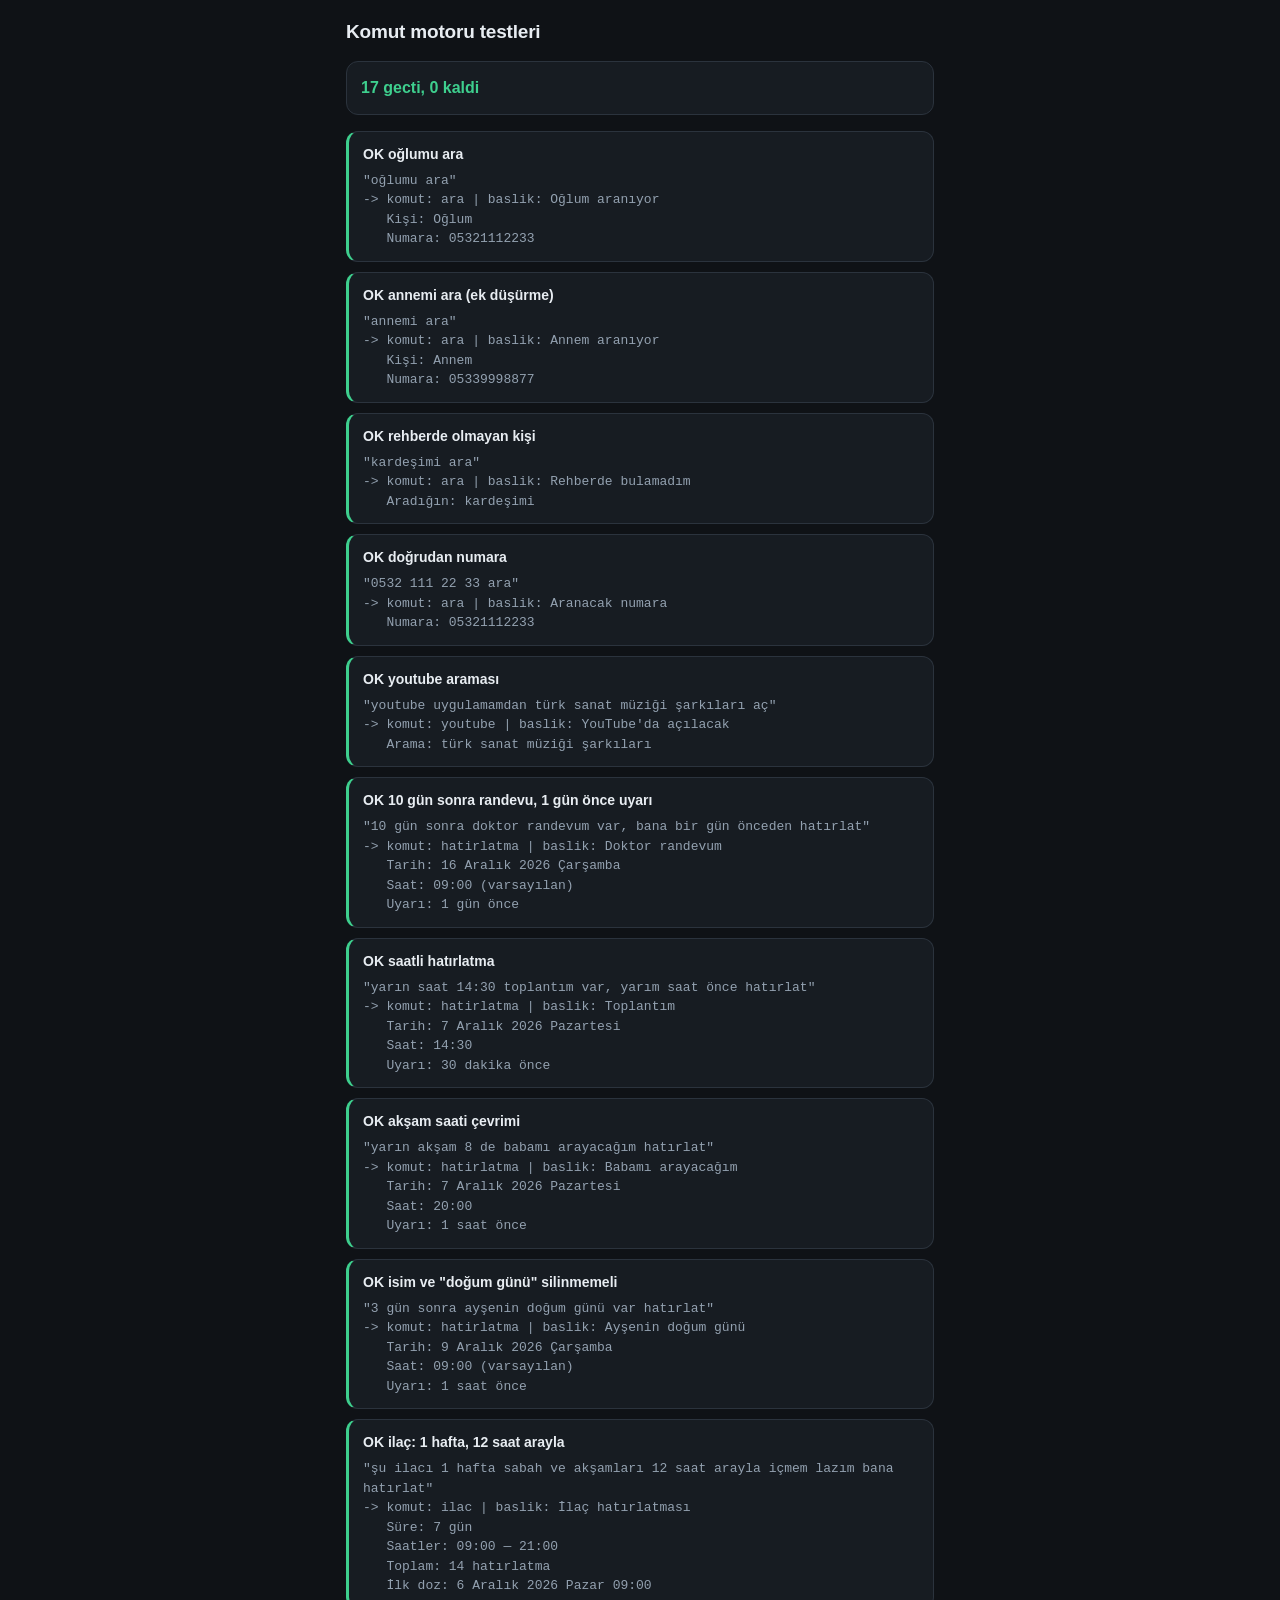
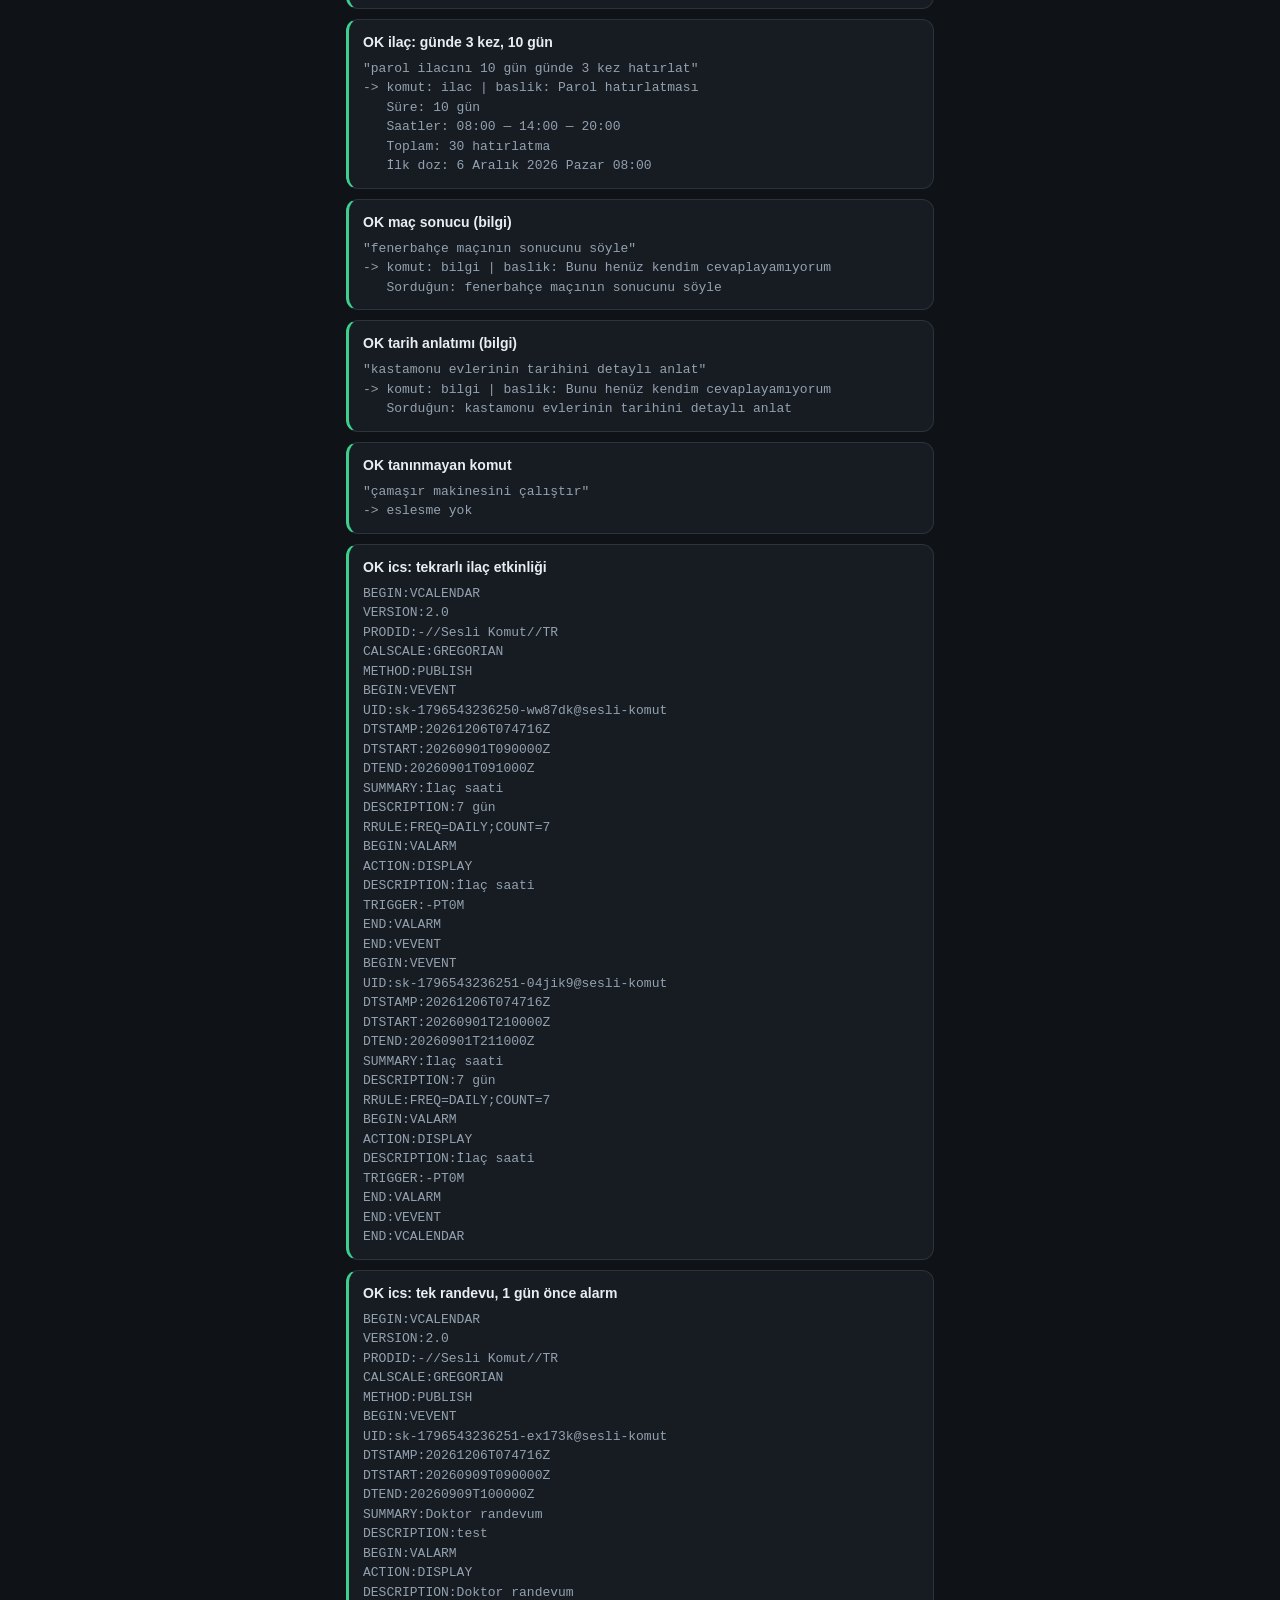
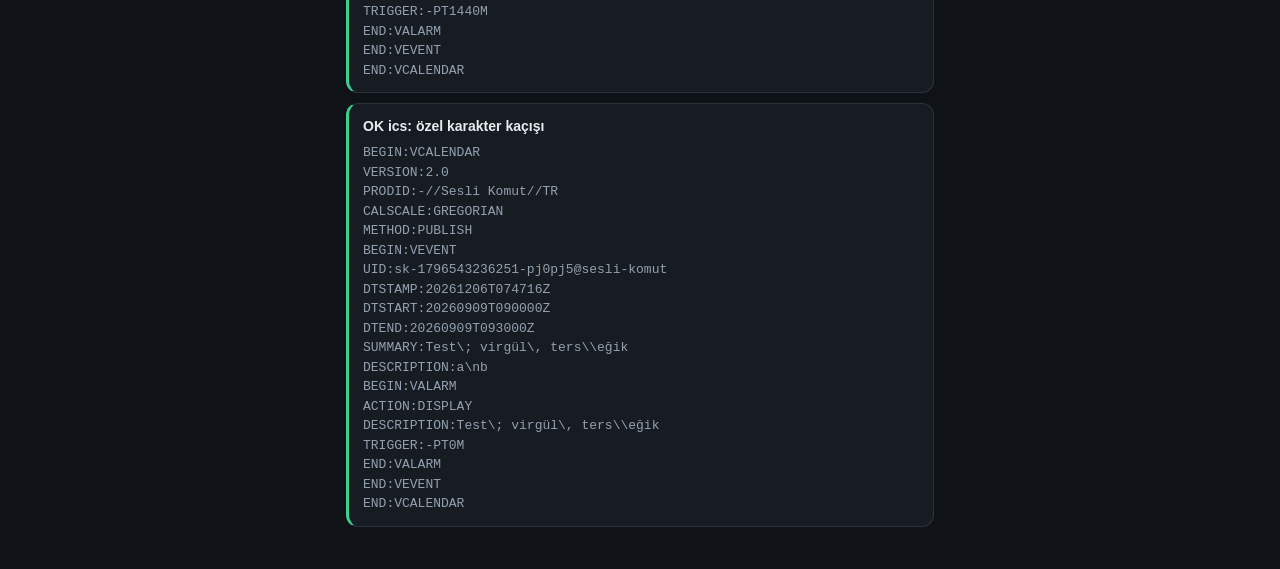
==== test.html @ 93198429 "Add files via upload" ====
<!doctype html>
<html lang="tr">
<head>
  <meta charset="utf-8">
  <title>Komut motoru testleri</title>
  <link rel="stylesheet" href="css/style.css">
  <style>
    .t { background:#171c22; border:1px solid #2b333d; border-left:3px solid #3ecf8e;
         border-radius:12px; padding:12px 14px; margin-bottom:10px; font-size:14px; }
    .t.kotu { border-left-color:#ef5f5f; }
    .t b { display:block; margin-bottom:6px; }
    .t pre { margin:6px 0 0; white-space:pre-wrap; color:#93a1b0; font-size:13px; }
    #ozet { font-size:16px; font-weight:600; padding:14px; border-radius:12px;
            background:#171c22; border:1px solid #2b333d; margin-bottom:16px; }
  </style>
</head>
<body>
  <header class="ust"><h1>Komut motoru testleri</h1></header>
  <div id="ozet">çalışıyor…</div>
  <div id="sonuc"></div>

  <script src="js/nlp.js"></script>
  <script src="js/actions.js"></script>
  <script src="js/commands.js"></script>
  <script>
  (function () {
    // Sahte bağlam: gerçek rehber yerine sabit bir liste
    var eklenenIsim = null;
    var kaydedilenIstek = [];
    var sahteRehber = [
      { isim: 'oğlum', numara: '05321112233' },
      { isim: 'annem', numara: '05339998877' }
    ];
    var ctx = {
      rehberBul: function (isim) {
        for (var i = 0; i < sahteRehber.length; i++) {
          if (SK.nlp.isimEslesir(isim, sahteRehber[i].isim)) return sahteRehber[i];
        }
        return null;
      },
      rehberEkleFormu: function (isim) { eklenenIsim = isim; },
      istekKaydet: function (m, t) { kaydedilenIstek.push([m, t]); }
    };

    var gecti = 0, kaldi = 0;
    var kutu = document.getElementById('sonuc');

    function dene(baslik, metin, kontrol) {
      var kart = SK.komutlar.calistir(metin, ctx);
      var hata = null;
      try {
        hata = kontrol(kart);
      } catch (e) {
        hata = 'istisna: ' + e.message;
      }
      var d = document.createElement('div');
      d.className = 't' + (hata ? ' kotu' : '');
      var b = document.createElement('b');
      b.textContent = (hata ? 'X ' : 'OK ') + baslik;
      d.appendChild(b);
      var pre = document.createElement('pre');
      var ozet = '"' + metin + '"\n';
      if (kart) {
        ozet += '-> komut: ' + kart.komutId + ' | baslik: ' + kart.baslik + '\n';
        (kart.satirlar || []).forEach(function (s) { ozet += '   ' + s.etiket + ': ' + s.deger + '\n'; });
      } else {
        ozet += '-> eslesme yok\n';
      }
      if (hata) ozet += 'BEKLENEN SAGLANMADI: ' + hata;
      pre.textContent = ozet;
      d.appendChild(pre);
      kutu.appendChild(d);
      if (hata) kaldi++; else gecti++;
    }

    function satir(kart, etiket) {
      var s = (kart.satirlar || []).filter(function (x) { return x.etiket === etiket; })[0];
      return s ? s.deger : null;
    }

    var bugun = SK.nlp.gunBasi(new Date());
    var on = SK.nlp.gunEkle(bugun, 10);

    // a) Kişi arama
    dene('oğlumu ara', 'oğlumu ara', function (k) {
      if (!k || k.komutId !== 'ara') return 'ara komutu beklendi';
      if (satir(k, 'Numara') !== '05321112233') return 'numara yanlis';
      return null;
    });

    dene('annemi ara (ek düşürme)', 'annemi ara', function (k) {
      if (!k || k.komutId !== 'ara') return 'ara komutu beklendi';
      if (satir(k, 'Numara') !== '05339998877') return 'numara yanlis';
      return null;
    });

    dene('rehberde olmayan kişi', 'kardeşimi ara', function (k) {
      if (!k || k.komutId !== 'ara') return 'ara komutu beklendi';
      if (!k.uyari) return 'uyari karti beklendi';
      return null;
    });

    dene('doğrudan numara', '0532 111 22 33 ara', function (k) {
      if (!k || k.komutId !== 'ara') return 'ara komutu beklendi';
      if (satir(k, 'Numara') !== '05321112233') return 'numara temizlenmedi';
      return null;
    });

    // d) YouTube
    dene('youtube araması', 'youtube uygulamamdan türk sanat müziği şarkıları aç', function (k) {
      if (!k || k.komutId !== 'youtube') return 'youtube komutu beklendi';
      var q = satir(k, 'Arama');
      if (q !== 'türk sanat müziği şarkıları') return 'sorgu yanlis cikti: "' + q + '"';
      return null;
    });

    // e) Tek seferlik hatırlatma
    dene('10 gün sonra randevu, 1 gün önce uyarı',
         '10 gün sonra doktor randevum var, bana bir gün önceden hatırlat', function (k) {
      if (!k || k.komutId !== 'hatirlatma') return 'hatirlatma komutu beklendi';
      if (satir(k, 'Tarih') !== SK.nlp.tarihYaz(on)) return 'tarih 10 gun sonrasi olmali';
      if (satir(k, 'Uyarı') !== '1 gün önce') return 'uyari payi 1 gun olmali (10 gun degil)';
      if (k.baslik.indexOf('randevu') === -1) return 'baslik randevu icermeli: ' + k.baslik;
      return null;
    });

    dene('saatli hatırlatma', 'yarın saat 14:30 toplantım var, yarım saat önce hatırlat', function (k) {
      if (!k || k.komutId !== 'hatirlatma') return 'hatirlatma komutu beklendi';
      if (satir(k, 'Saat') !== '14:30') return 'saat yanlis';
      if (satir(k, 'Uyarı') !== '30 dakika önce') return 'uyari payi yanlis';
      if (k.baslik !== 'Toplantım') return 'baslik temiz olmali, gelen: "' + k.baslik + '"';
      return null;
    });

    dene('akşam saati çevrimi', 'yarın akşam 8 de babamı arayacağım hatırlat', function (k) {
      if (!k || k.komutId !== 'hatirlatma') return 'hatirlatma komutu beklendi';
      if (satir(k, 'Saat') !== '20:00') return 'aksam 8 -> 20:00 olmali, gelen: ' + satir(k, 'Saat');
      if (k.baslik !== 'Babamı arayacağım') return 'baslik: "' + k.baslik + '"';
      return null;
    });

    dene('isim ve "doğum günü" silinmemeli', '3 gün sonra ayşenin doğum günü var hatırlat', function (k) {
      if (!k || k.komutId !== 'hatirlatma') return 'hatirlatma komutu beklendi';
      if (k.baslik !== 'Ayşenin doğum günü') return 'baslik: "' + k.baslik + '"';
      return null;
    });

    // f) İlaç / tekrarlı
    dene('ilaç: 1 hafta, 12 saat arayla',
         'şu ilacı 1 hafta sabah ve akşamları 12 saat arayla içmem lazım bana hatırlat', function (k) {
      if (!k || k.komutId !== 'ilac') return 'ilac komutu beklendi';
      if (satir(k, 'Süre') !== '7 gün') return 'sure 7 gun olmali';
      if (satir(k, 'Saatler') !== '09:00 — 21:00') return 'saatler yanlis: ' + satir(k, 'Saatler');
      if (satir(k, 'Toplam') !== '14 hatırlatma') return 'toplam yanlis';
      return null;
    });

    dene('ilaç: günde 3 kez, 10 gün', 'parol ilacını 10 gün günde 3 kez hatırlat', function (k) {
      if (!k || k.komutId !== 'ilac') return 'ilac komutu beklendi';
      if (satir(k, 'Süre') !== '10 gün') return 'sure yanlis: ' + satir(k, 'Süre');
      if (k.baslik.toLowerCase().indexOf('parol') === -1) return 'ilac adi yakalanmali: ' + k.baslik;
      // Gece yarısı dozu olmamalı: aralık verilmediyse dozlar gündüze yayılmalı
      if (satir(k, 'Saatler') !== '08:00 — 14:00 — 20:00') return 'saatler gunduze yayilmali, gelen: ' + satir(k, 'Saatler');
      return null;
    });

    // b, c) Bilgi soruları — henüz cevaplanmıyor ama tanınmalı
    dene('maç sonucu (bilgi)', 'fenerbahçe maçının sonucunu söyle', function (k) {
      if (!k || k.komutId !== 'bilgi') return 'bilgi komutu beklendi';
      return null;
    });

    dene('tarih anlatımı (bilgi)', 'kastamonu evlerinin tarihini detaylı anlat', function (k) {
      if (!k || k.komutId !== 'bilgi') return 'bilgi komutu beklendi';
      return null;
    });

    // Tanınmayan
    dene('tanınmayan komut', 'çamaşır makinesini çalıştır', function (k) {
      if (k) return 'eslesme olmamaliydi, gelen: ' + k.komutId;
      return null;
    });

    // --- Takvim dosyası (.ics) ---
    // Hatırlatmalar telefona bu dosyayla ulaşıyor; biçimi bozuksa Takvim reddeder.
    function icsDene(baslik, etkinlikler, kontrol) {
      var ics = SK.actions.icsUret(etkinlikler);
      var hata = null;
      try { hata = kontrol(ics); } catch (e) { hata = 'istisna: ' + e.message; }
      var d = document.createElement('div');
      d.className = 't' + (hata ? ' kotu' : '');
      var b = document.createElement('b');
      b.textContent = (hata ? 'X ' : 'OK ') + baslik;
      d.appendChild(b);
      var pre = document.createElement('pre');
      pre.textContent = (hata ? 'BEKLENEN SAGLANMADI: ' + hata + '\n\n' : '') + ics;
      d.appendChild(pre);
      kutu.appendChild(d);
      if (hata) kaldi++; else gecti++;
    }

    icsDene('ics: tekrarlı ilaç etkinliği', [
      { baslik: 'İlaç saati', aciklama: '7 gün', baslangic: new Date(2026, 8, 1, 9, 0, 0),
        dakika: 10, uyariDakika: 0, tekrarGun: 7 },
      { baslik: 'İlaç saati', aciklama: '7 gün', baslangic: new Date(2026, 8, 1, 21, 0, 0),
        dakika: 10, uyariDakika: 0, tekrarGun: 7 }
    ], function (ics) {
      if (ics.indexOf('BEGIN:VCALENDAR') !== 0) return 'VCALENDAR ile baslamali';
      if (ics.indexOf('END:VCALENDAR') === -1) return 'VCALENDAR kapanmamis';
      if ((ics.match(/BEGIN:VEVENT/g) || []).length !== 2) return '2 etkinlik olmali';
      if ((ics.match(/END:VEVENT/g) || []).length !== 2) return 'etkinlikler kapanmamis';
      if ((ics.match(/RRULE:FREQ=DAILY;COUNT=7/g) || []).length !== 2) return 'RRULE eksik';
      if ((ics.match(/BEGIN:VALARM/g) || []).length !== 2) return 'alarm eksik';
      if (!/DTSTART:\d{8}T\d{6}Z/.test(ics)) return 'DTSTART bicimi bozuk';
      if (ics.indexOf('\r\n') === -1) return 'satir sonlari CRLF olmali';
      return null;
    });

    icsDene('ics: tek randevu, 1 gün önce alarm', [
      { baslik: 'Doktor randevum', aciklama: 'test', baslangic: new Date(2026, 8, 9, 9, 0, 0),
        dakika: 60, uyariDakika: 1440 }
    ], function (ics) {
      if ((ics.match(/BEGIN:VEVENT/g) || []).length !== 1) return '1 etkinlik olmali';
      if (ics.indexOf('TRIGGER:-PT1440M') === -1) return '1 gun onceki alarm eksik';
      if (ics.indexOf('RRULE') !== -1) return 'tek seferlik etkinlikte RRULE olmamali';
      if (ics.indexOf('SUMMARY:Doktor randevum') === -1) return 'baslik eksik';
      return null;
    });

    icsDene('ics: özel karakter kaçışı', [
      { baslik: 'Test; virgül, ters\\eğik', aciklama: 'a\nb', baslangic: new Date(2026, 8, 9, 9, 0, 0),
        dakika: 30, uyariDakika: 0 }
    ], function (ics) {
      if (ics.indexOf('SUMMARY:Test\\; virgül\\, ters\\\\eğik') === -1) return 'kacis yapilmamis';
      if (ics.indexOf('DESCRIPTION:a\\nb') === -1) return 'satir sonu kacisi yapilmamis';
      return null;
    });

    var ozet = document.getElementById('ozet');
    ozet.textContent = gecti + ' gecti, ' + kaldi + ' kaldi';
    ozet.style.color = kaldi ? '#ef5f5f' : '#3ecf8e';
    document.title = 'SONUC: ' + gecti + ' gecti, ' + kaldi + ' kaldi';
  })();
  </script>
</body>
</html>
---- css/style.css ----
/* Mobil öncelikli. Telefonda tam ekran uygulama gibi durması hedeflendi;
   masaüstünde ortalanmış dar bir sütun olarak açılır. */

:root {
  --zemin: #0f1216;
  --yuzey: #171c22;
  --yuzey-2: #1f262e;
  --cizgi: #2b333d;
  --metin: #e8edf2;
  --soluk: #93a1b0;
  --vurgu: #3d8bfd;
  --vurgu-koyu: #2b6fd4;
  --uyari: #f0a33c;
  --hata: #ef5f5f;
  --yaricap: 14px;
}

* { box-sizing: border-box; }

html, body {
  margin: 0;
  padding: 0;
  background: var(--zemin);
  color: var(--metin);
  font-family: -apple-system, BlinkMacSystemFont, "Segoe UI", Roboto, sans-serif;
  font-size: 16px;
  line-height: 1.5;
  -webkit-text-size-adjust: 100%;
}

body {
  max-width: 620px;
  margin: 0 auto;
  padding: 0 16px calc(32px + env(safe-area-inset-bottom));
  min-height: 100vh;
}

/* --- Üst başlık --- */

.ust {
  display: flex;
  align-items: center;
  justify-content: space-between;
  gap: 12px;
  padding: calc(18px + env(safe-area-inset-top)) 0 14px;
}

.ust h1 {
  font-size: 19px;
  font-weight: 600;
  letter-spacing: -0.01em;
  margin: 0;
}

.rozet {
  font-size: 12px;
  color: var(--soluk);
  background: var(--yuzey);
  border: 1px solid var(--cizgi);
  border-radius: 999px;
  padding: 4px 10px;
  white-space: nowrap;
}

/* --- Sekmeler --- */

.sekmeler {
  display: flex;
  gap: 6px;
  background: var(--yuzey);
  border: 1px solid var(--cizgi);
  border-radius: var(--yaricap);
  padding: 5px;
  margin-bottom: 22px;
}

.sekmeler button {
  flex: 1;
  appearance: none;
  border: 0;
  background: transparent;
  color: var(--soluk);
  font: inherit;
  font-size: 14px;
  font-weight: 500;
  padding: 9px 6px;
  border-radius: 10px;
  cursor: pointer;
  transition: background 0.15s, color 0.15s;
}

.sekmeler button.etkin {
  background: var(--yuzey-2);
  color: var(--metin);
}

/* --- Mikrofon --- */

.mikrofon-alani {
  text-align: center;
  padding: 8px 0 24px;
}

#mikrofon {
  width: 96px;
  height: 96px;
  border-radius: 50%;
  border: 0;
  background: var(--vurgu);
  color: #fff;
  cursor: pointer;
  display: inline-flex;
  align-items: center;
  justify-content: center;
  box-shadow: 0 8px 28px rgba(61, 139, 253, 0.32);
  transition: transform 0.12s, background 0.2s, box-shadow 0.2s;
  -webkit-tap-highlight-color: transparent;
}

#mikrofon:active { transform: scale(0.95); }

#mikrofon:disabled {
  background: var(--yuzey-2);
  color: var(--soluk);
  box-shadow: none;
  cursor: not-allowed;
}

#mikrofon.dinliyor {
  background: var(--hata);
  box-shadow: 0 0 0 0 rgba(239, 95, 95, 0.55);
  animation: nabiz 1.4s infinite;
}

@keyframes nabiz {
  0%   { box-shadow: 0 0 0 0 rgba(239, 95, 95, 0.5); }
  70%  { box-shadow: 0 0 0 22px rgba(239, 95, 95, 0); }
  100% { box-shadow: 0 0 0 0 rgba(239, 95, 95, 0); }
}

@media (prefers-reduced-motion: reduce) {
  #mikrofon.dinliyor { animation: none; }
}

.durum {
  margin: 16px 0 0;
  font-size: 14px;
  color: var(--soluk);
}

.durum.aktif { color: var(--vurgu); }
.durum.hata  { color: var(--uyari); }

.duyulan {
  margin: 12px auto 0;
  max-width: 460px;
  font-size: 17px;
  color: var(--metin);
  background: var(--yuzey);
  border: 1px solid var(--cizgi);
  border-radius: var(--yaricap);
  padding: 12px 14px;
}

/* --- Sonuç kartı --- */

.kart {
  background: var(--yuzey);
  border: 1px solid var(--cizgi);
  border-left: 3px solid var(--vurgu);
  border-radius: var(--yaricap);
  padding: 16px 16px 18px;
  margin-bottom: 24px;
}

.kart.uyari { border-left-color: var(--uyari); }

.kart h2 {
  margin: 0 0 12px;
  font-size: 17px;
  font-weight: 600;
}

.kart dl {
  margin: 0;
  display: grid;
  grid-template-columns: minmax(70px, auto) 1fr;
  gap: 6px 14px;
  font-size: 14px;
}

.kart dt { color: var(--soluk); }
.kart dd { margin: 0; }

.kart .aciklama {
  margin: 14px 0 0;
  font-size: 13px;
  line-height: 1.55;
  color: var(--soluk);
}

.aksiyonlar {
  display: flex;
  flex-wrap: wrap;
  gap: 10px;
  margin-top: 16px;
}

.aksiyon {
  appearance: none;
  display: inline-flex;
  align-items: center;
  justify-content: center;
  border: 1px solid var(--cizgi);
  background: var(--yuzey-2);
  color: var(--metin);
  text-decoration: none;
  font: inherit;
  font-size: 15px;
  font-weight: 500;
  padding: 11px 18px;
  border-radius: 11px;
  cursor: pointer;
}

.aksiyon.birincil {
  background: var(--vurgu);
  border-color: var(--vurgu);
  color: #fff;
}

.aksiyon.birincil:active { background: var(--vurgu-koyu); }

/* --- Yazarak deneme --- */

.yazi-alani { margin-bottom: 26px; }

.yazi-alani label,
.baslik-kucuk {
  display: block;
  font-size: 12px;
  text-transform: uppercase;
  letter-spacing: 0.06em;
  color: var(--soluk);
  margin-bottom: 8px;
}

.yazi-satir { display: flex; gap: 8px; }

input[type="text"],
input[type="tel"] {
  flex: 1;
  min-width: 0;
  background: var(--yuzey);
  border: 1px solid var(--cizgi);
  border-radius: 11px;
  color: var(--metin);
  font: inherit;
  font-size: 16px; /* iOS'ta 16px altı odaklanınca sayfayı yakınlaştırır */
  padding: 11px 13px;
}

input::placeholder { color: #63707d; }

input:focus {
  outline: none;
  border-color: var(--vurgu);
}

#yazi-gonder,
#rehber-kaydet {
  appearance: none;
  border: 1px solid var(--cizgi);
  background: var(--yuzey-2);
  color: var(--metin);
  font: inherit;
  font-size: 15px;
  font-weight: 500;
  padding: 11px 16px;
  border-radius: 11px;
  cursor: pointer;
  white-space: nowrap;
}

/* --- Örnek komutlar --- */

.ornekler { margin-bottom: 20px; }

.ornek {
  display: block;
  width: 100%;
  text-align: left;
  appearance: none;
  background: var(--yuzey);
  border: 1px solid var(--cizgi);
  border-radius: 11px;
  color: var(--soluk);
  font: inherit;
  font-size: 14px;
  padding: 11px 13px;
  margin-bottom: 8px;
  cursor: pointer;
}

.ornek:active { background: var(--yuzey-2); color: var(--metin); }

/* --- Ortak açıklama --- */

.aciklama {
  font-size: 13px;
  line-height: 1.6;
  color: var(--soluk);
  background: var(--yuzey);
  border: 1px solid var(--cizgi);
  border-radius: var(--yaricap);
  padding: 13px 15px;
  margin: 0 0 18px;
}

.aciklama strong { color: var(--metin); font-weight: 600; }

/* --- Rehber --- */

.form {
  display: flex;
  flex-wrap: wrap;
  gap: 8px;
  margin-bottom: 20px;
}

.form input { flex: 1 1 140px; }

.rehber-satir {
  display: flex;
  align-items: center;
  justify-content: space-between;
  gap: 12px;
  background: var(--yuzey);
  border: 1px solid var(--cizgi);
  border-radius: 11px;
  padding: 12px 14px;
  margin-bottom: 8px;
}

.rehber-bilgi { display: flex; flex-direction: column; min-width: 0; }
.rehber-bilgi strong { font-size: 15px; font-weight: 600; }
.rehber-bilgi span { font-size: 13px; color: var(--soluk); }

.sil {
  appearance: none;
  border: 1px solid var(--cizgi);
  background: transparent;
  color: var(--soluk);
  font: inherit;
  font-size: 13px;
  padding: 7px 12px;
  border-radius: 9px;
  cursor: pointer;
  flex-shrink: 0;
}

.sil:active { color: var(--hata); border-color: var(--hata); }

.bos { font-size: 14px; color: var(--soluk); line-height: 1.6; }

/* --- Kayıtlar --- */

.ozet { font-size: 13px; color: var(--soluk); margin: 0 0 12px; }

.kayit-satir {
  display: flex;
  align-items: center;
  justify-content: space-between;
  gap: 12px;
  background: var(--yuzey);
  border: 1px solid var(--cizgi);
  border-radius: 11px;
  padding: 11px 13px;
  margin-bottom: 7px;
  font-size: 14px;
}

.kayit-satir.eksik { border-color: rgba(239, 95, 95, 0.45); }

.kayit-metin { min-width: 0; overflow-wrap: anywhere; }

.kayit-etiket {
  font-size: 11px;
  color: var(--soluk);
  background: var(--yuzey-2);
  border-radius: 999px;
  padding: 3px 9px;
  white-space: nowrap;
  flex-shrink: 0;
}

.kayit-satir.eksik .kayit-etiket { color: var(--hata); }
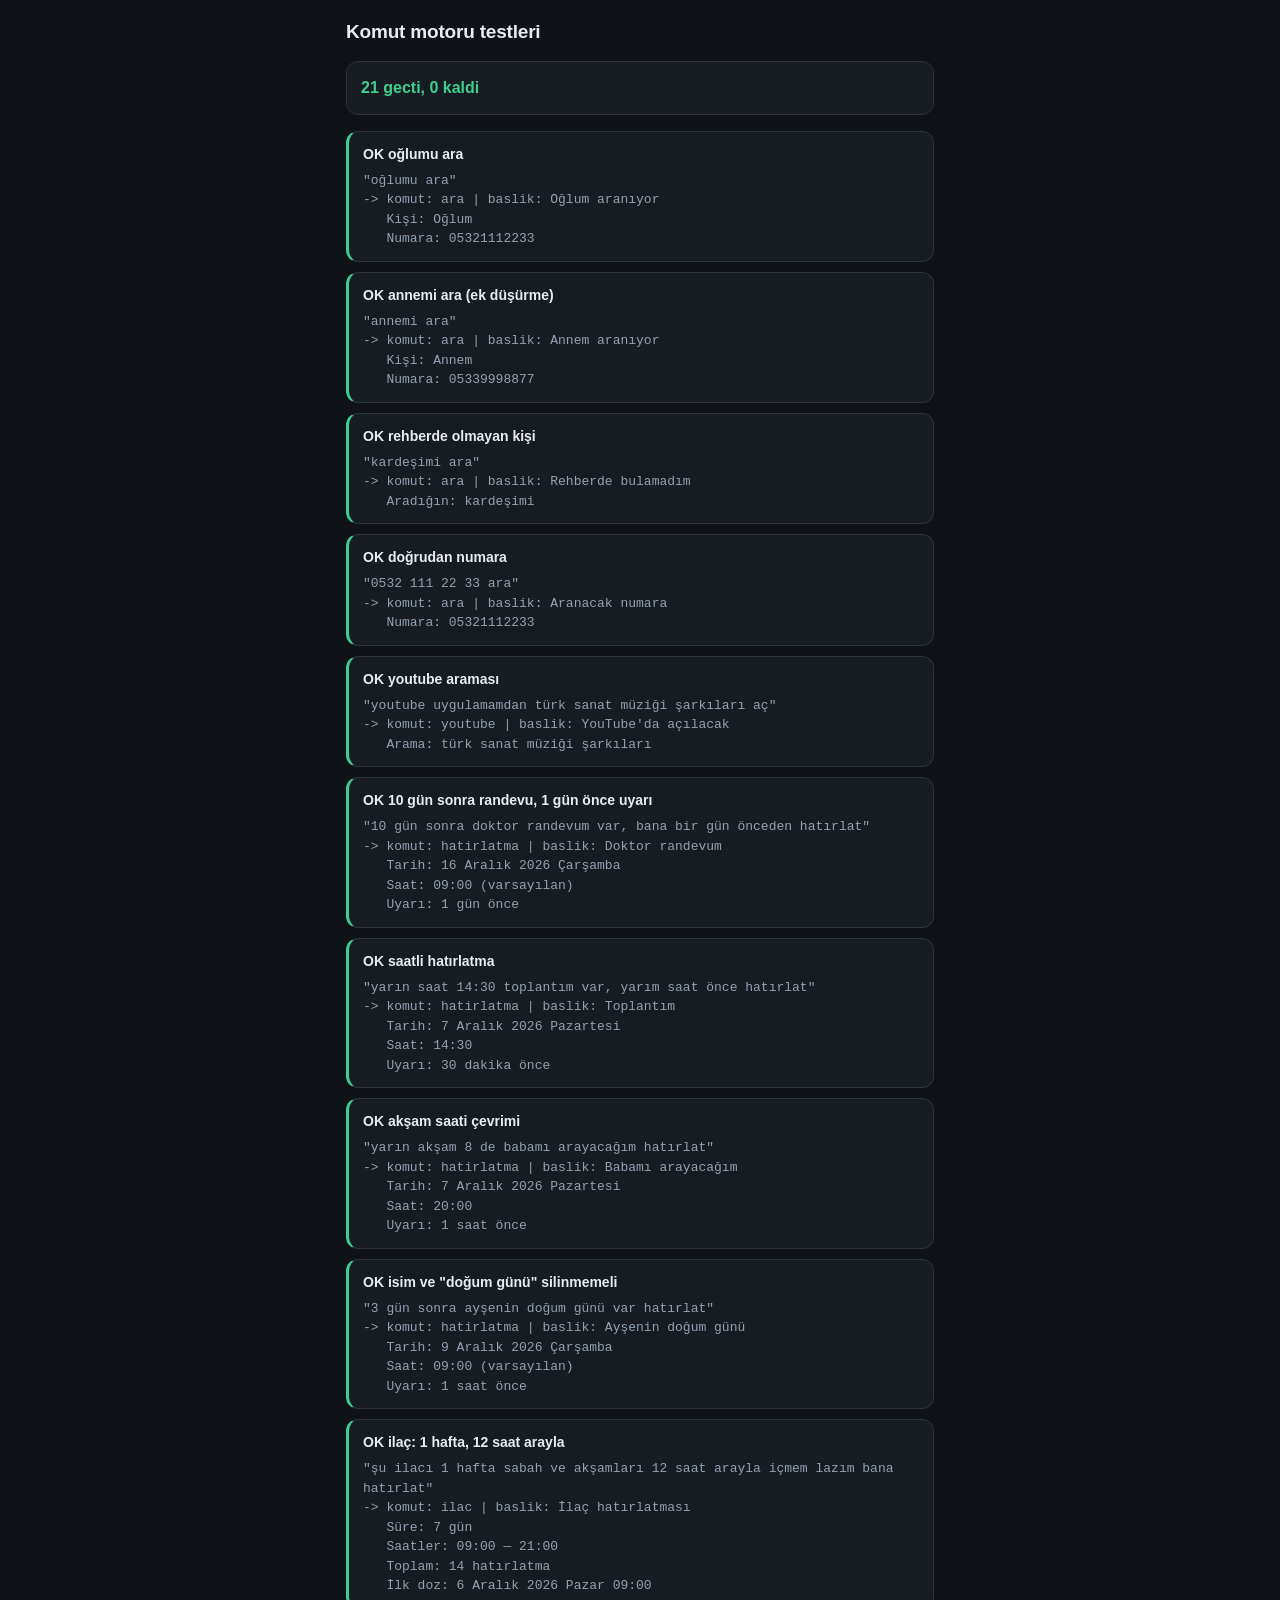
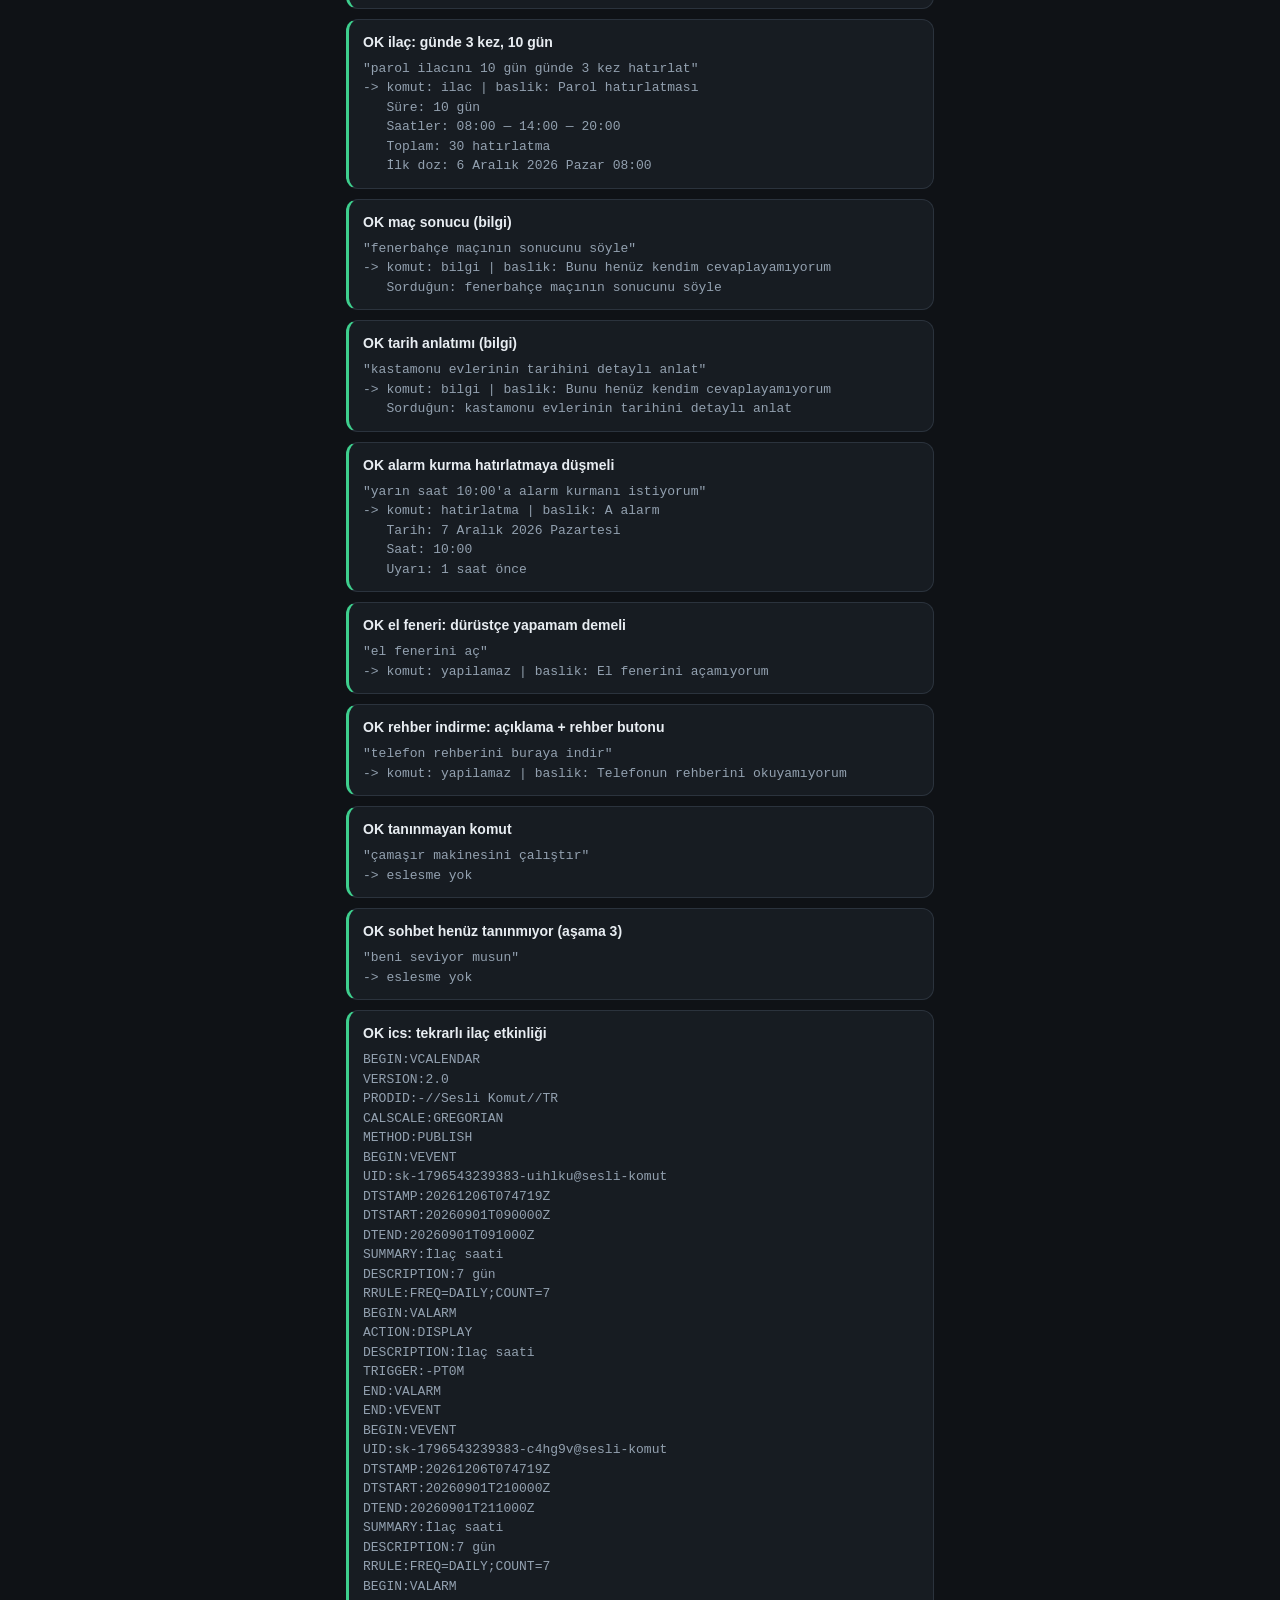
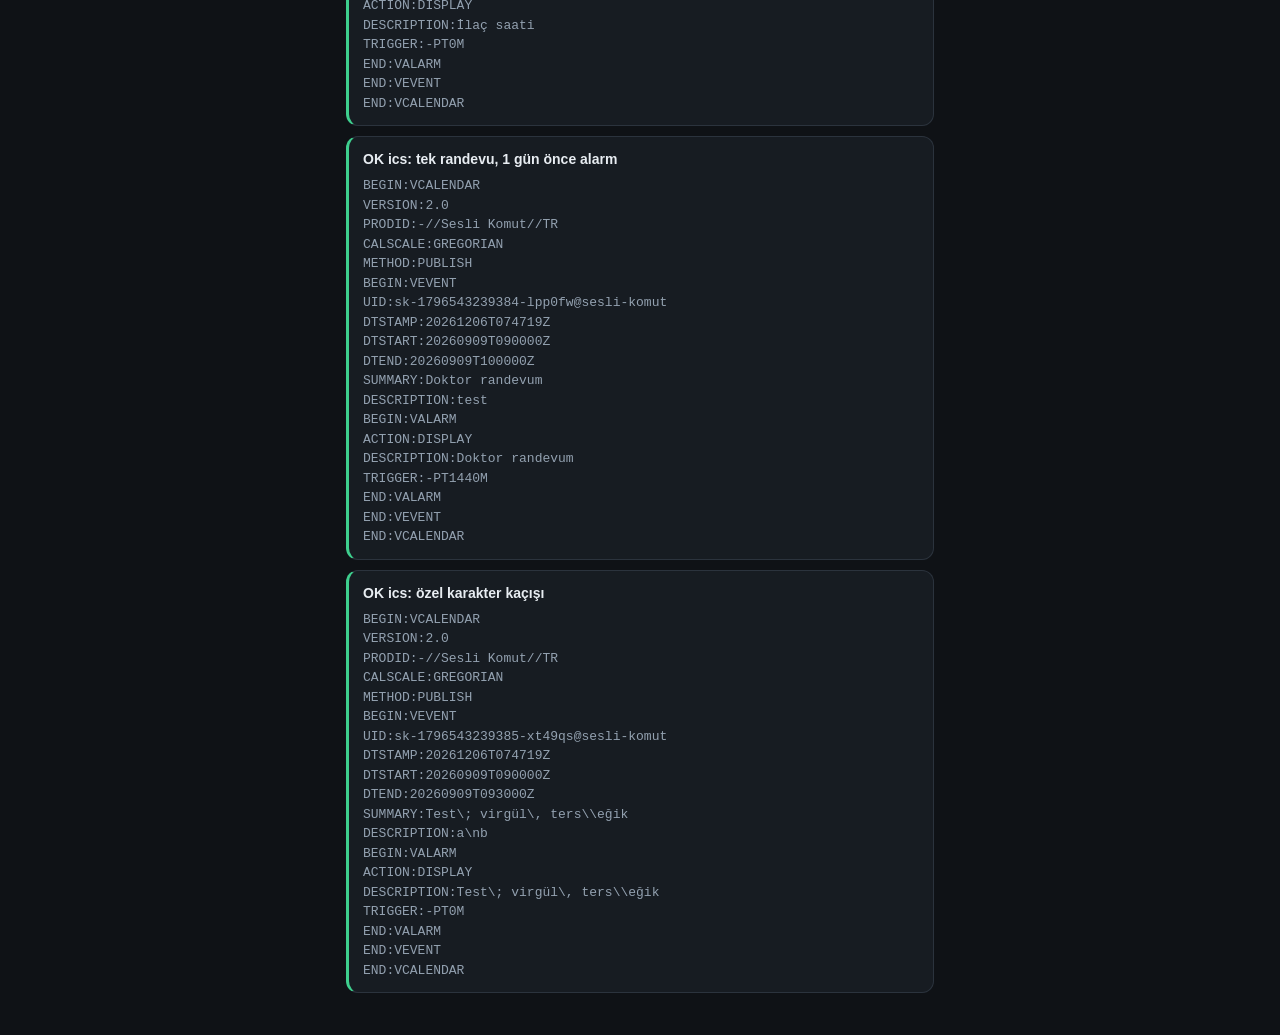
==== commit 50b9fd78: "Kayitlardan cikan dort duzeltme - Bilgi sorulari Kayitlar'a iki kez dusuyordu (biri yanlislikla anla" ====
--- a/test.html
+++ b/test.html
@@ -175,8 +175,34 @@
       return null;
     });
 
+    // g) Gerçek kullanımdan gelen boşluklar (31 Ağustos 2026 kayıtları)
+    dene('alarm kurma hatırlatmaya düşmeli',
+         'yarın saat 10:00\'a alarm kurmanı istiyorum', function (k) {
+      if (!k || k.komutId !== 'hatirlatma') return 'hatirlatma komutu beklendi';
+      if (satir(k, 'Saat') !== '10:00') return 'saat yanlis: ' + satir(k, 'Saat');
+      return null;
+    });
+
+    dene('el feneri: dürüstçe yapamam demeli', 'el fenerini aç', function (k) {
+      if (!k || k.komutId !== 'yapilamaz') return 'yapilamaz komutu beklendi';
+      if (!k.uyari) return 'uyari karti beklendi';
+      return null;
+    });
+
+    dene('rehber indirme: açıklama + rehber butonu',
+         'telefon rehberini buraya indir', function (k) {
+      if (!k || k.komutId !== 'yapilamaz') return 'yapilamaz komutu beklendi';
+      if (!k.aksiyonlar || !k.aksiyonlar.length) return 'rehbere yonlendiren buton olmali';
+      return null;
+    });
+
     // Tanınmayan
     dene('tanınmayan komut', 'çamaşır makinesini çalıştır', function (k) {
+      if (k) return 'eslesme olmamaliydi, gelen: ' + k.komutId;
+      return null;
+    });
+
+    dene('sohbet henüz tanınmıyor (aşama 3)', 'beni seviyor musun', function (k) {
       if (k) return 'eslesme olmamaliydi, gelen: ' + k.komutId;
       return null;
     });
